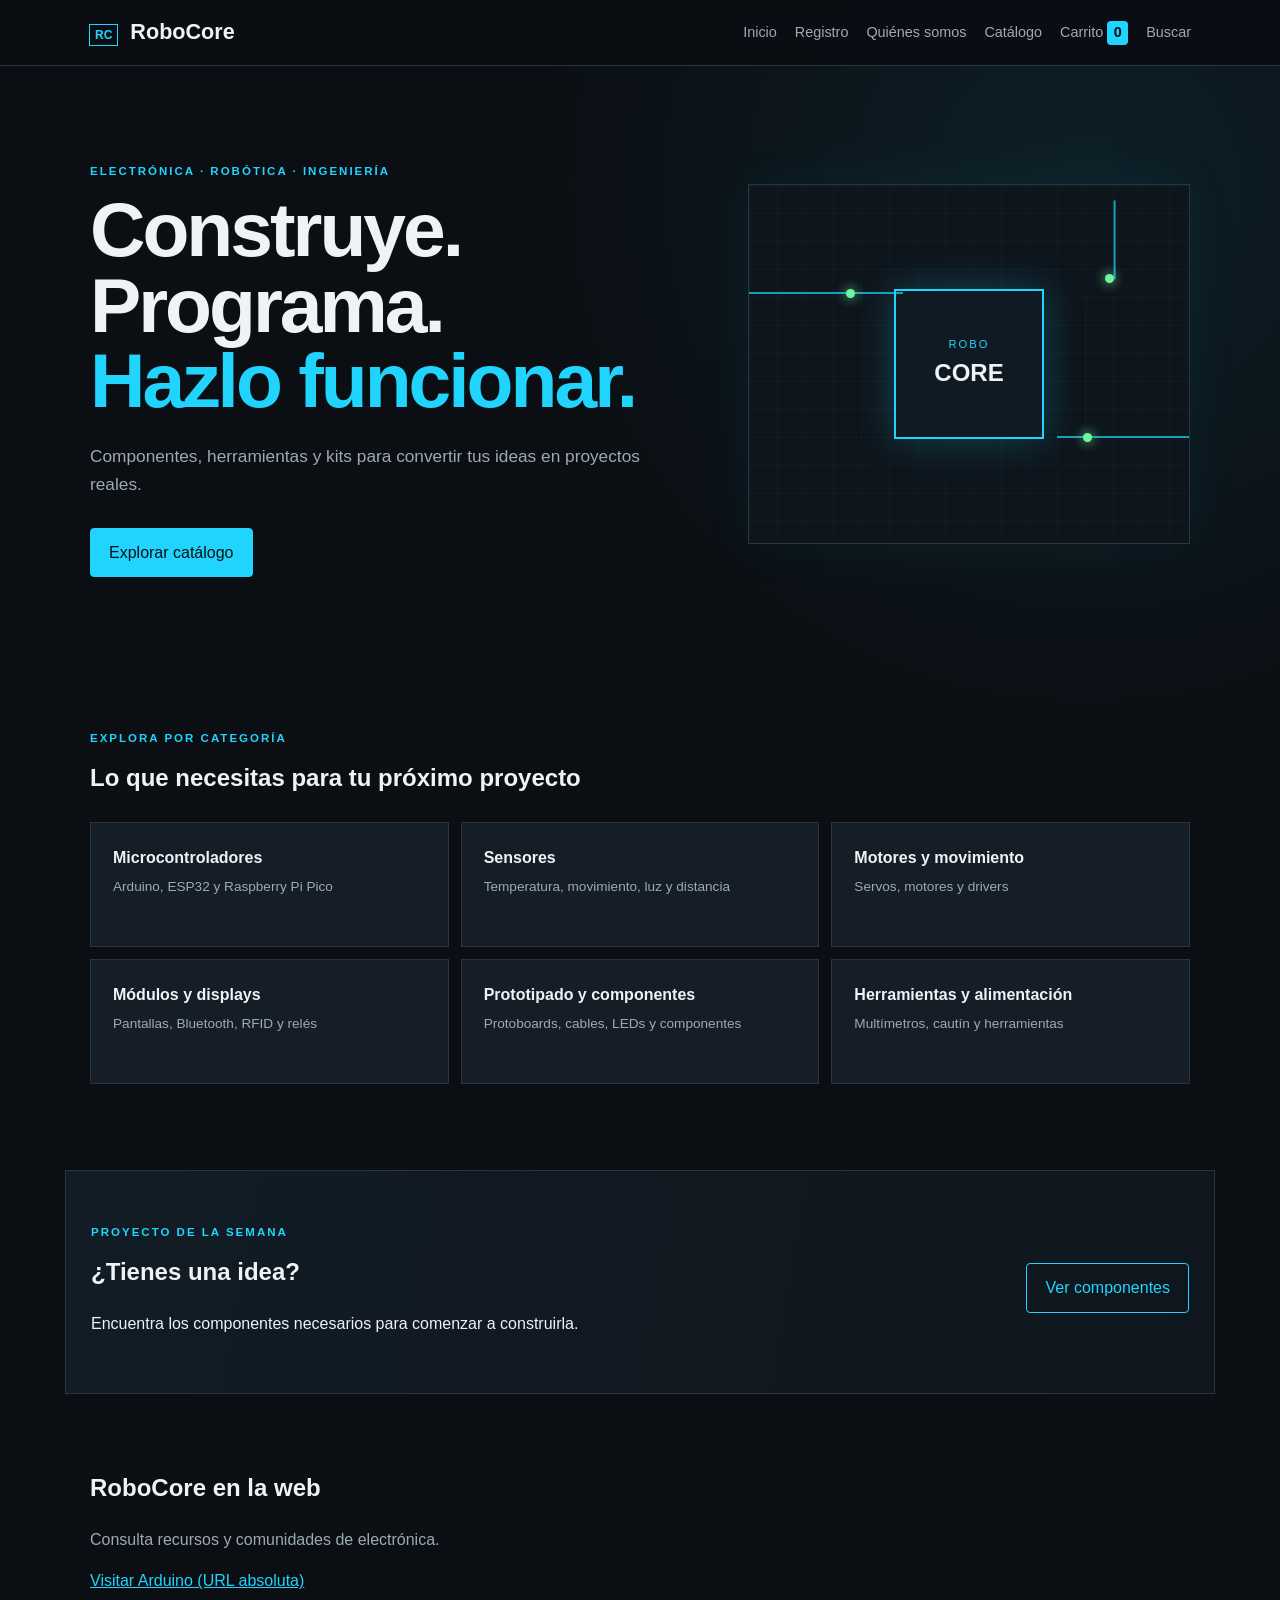
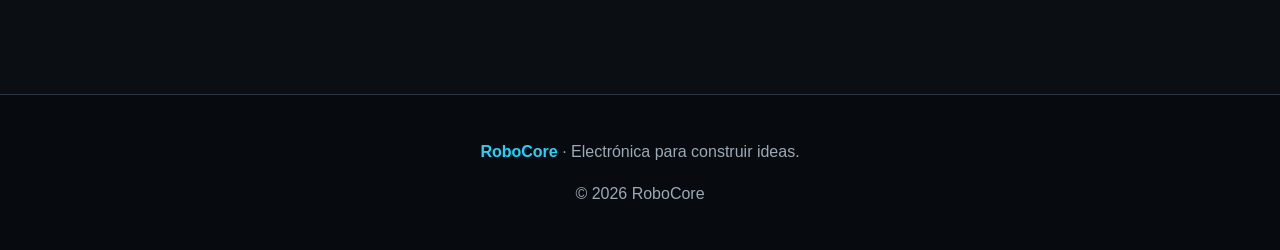
==== index.html @ 841d8d9d "mover index.html a raíz para pages" ====
<!DOCTYPE html>
<html lang="es">

<head>
    <meta charset="UTF-8">
    <meta name="viewport" content="width=device-width, initial-scale=1.0">
    <title>RoboCore | Inicio</title>
    <link rel="stylesheet" href="assets/styles.css">
</head>

<body>
    <header>
        <nav>
            <a class="logo" href="index.html"><span>RC</span> RoboCore</a>
            <ul>
                <li><a href="index.html">Inicio</a></li>
                <li><a href="web/registro.html">Registro</a></li>
                <li><a href="web/nosotros.html">Quiénes somos</a></li>
                <li><a href="web/catalogo.html">Catálogo</a></li>
                <li><a href="web/carrito.html">Carrito <span id="cart-count">0</span></a></li>
                <li><a href="web/busqueda.html">Buscar</a></li>
            </ul>
        </nav>
    </header>
    <main>
        <section class="hero">
            <div>
                <p class="eyebrow">ELECTRÓNICA · ROBÓTICA · INGENIERÍA</p>
                <h1>Construye.<br>Programa.<br><span>Hazlo funcionar.</span></h1>
                <p>Componentes, herramientas y kits para convertir tus ideas en proyectos reales.</p>
                <a class="btn" href="web/catalogo.html">Explorar catálogo</a>
            </div>
            <div class="circuit-card">
                <div class="chip"><span>ROBO</span><strong>CORE</strong></div>
                <div class="circuit-line line-a"></div>
                <div class="circuit-line line-b"></div>
                <div class="circuit-line line-c"></div>
                <div class="node node-a"></div>
                <div class="node node-b"></div>
                <div class="node node-c"></div>
            </div>
        </section>

        <section class="section">
            <p class="eyebrow">EXPLORA POR CATEGORÍA</p>
            <h2>Lo que necesitas para tu próximo proyecto</h2>
            <ul class="category-list">
                <li><a href="web/catalogo.html#microcontroladores"><strong>Microcontroladores</strong><span>Arduino, ESP32 y Raspberry Pi Pico</span></a></li>
                <li><a href="web/catalogo.html#sensores"><strong>Sensores</strong><span>Temperatura, movimiento, luz y distancia</span></a></li>
                <li><a href="web/catalogo.html#motores"><strong>Motores y movimiento</strong><span>Servos, motores y drivers</span></a></li>
                <li><a href="web/catalogo.html#modulos"><strong>Módulos y displays</strong><span>Pantallas, Bluetooth, RFID y relés</span></a></li>
                <li><a href="web/catalogo.html#prototipado"><strong>Prototipado y componentes</strong><span>Protoboards, cables, LEDs y componentes</span></a></li>
                <li><a href="web/catalogo.html#herramientas"><strong>Herramientas y alimentación</strong><span>Multímetros, cautín y herramientas</span></a></li>
            </ul>
        </section>

        <section class="section project-banner">
            <div>
                <p class="eyebrow">PROYECTO DE LA SEMANA</p>
                <h2>¿Tienes una idea?</h2>
                <p>Encuentra los componentes necesarios para comenzar a construirla.</p>
            </div>
            <a class="btn secondary" href="web/catalogo.html">Ver componentes</a>
        </section>

        <section class="section">
            <h2>RoboCore en la web</h2>
            <p>Consulta recursos y comunidades de electrónica.</p>
            <a class="external-link" href="https://www.arduino.cc/" target="_blank" rel="noopener">Visitar Arduino (URL absoluta)</a>
        </section>
    </main>
    <footer>
        <p><strong>RoboCore</strong> · Electrónica para construir ideas.</p>
        <p>&copy; 2026 RoboCore</p>
    </footer>
    <script src="web/script.js"></script>
</body>

</html>
---- assets/styles.css ----
* {
    box-sizing: border-box
}

:root {
    --bg: #0b0f14;
    --card: #151d26;
    --card2: #1a2530;
    --text: #edf3f7;
    --muted: #9caab5;
    --line: #293640;
    --cyan: #21d4fd;
    --green: #71f6a0
}

html {
    scroll-behavior: smooth
}

body {
    margin: 0;
    background: radial-gradient(circle at 85% 10%, rgba(33, 212, 253, .08), transparent 28%), var(--bg);
    color: var(--text);
    font-family: Arial, Helvetica, sans-serif;
    line-height: 1.6
}

header {
    background: rgba(11, 15, 20, .97);
    border-bottom: 1px solid var(--line);
    position: sticky;
    top: 0;
    z-index: 10
}

nav {
    max-width: 1150px;
    margin: auto;
    padding: 15px 24px;
    display: flex;
    align-items: center;
    justify-content: space-between;
    gap: 25px
}

.logo {
    color: var(--text);
    text-decoration: none;
    font-size: 1.35rem;
    font-weight: 800
}

.logo span {
    color: var(--cyan);
    border: 1px solid var(--cyan);
    padding: 3px 5px;
    margin-right: 6px;
    font-size: .75rem
}

nav ul {
    list-style: none;
    display: flex;
    flex-wrap: wrap;
    justify-content: center;
    gap: 18px;
    padding: 0;
    margin: 0
}

nav a:not(.logo) {
    color: var(--muted);
    text-decoration: none;
    font-size: .9rem
}

nav a:not(.logo):hover {
    color: var(--cyan)
}

#cart-count {
    display: inline-block;
    min-width: 21px;
    padding: 0 5px;
    border-radius: 4px;
    background: var(--cyan);
    color: #061018;
    text-align: center;
    font-weight: bold
}

.hero {
    max-width: 1150px;
    margin: auto;
    padding: 85px 25px 70px;
    display: grid;
    grid-template-columns: 1.15fr .85fr;
    gap: 60px;
    align-items: center
}

.eyebrow {
    color: var(--cyan);
    letter-spacing: 2px;
    font-size: .72rem;
    font-weight: bold
}

.equipo {
    margin-top: 40px;
    margin-bottom: 40px;
}

.hero h1 {
    font-size: clamp(2.8rem, 6vw, 5.2rem);
    line-height: .98;
    margin: 12px 0 25px;
    letter-spacing: -3px
}

.hero h1 span {
    color: var(--cyan)
}

.hero p:not(.eyebrow) {
    color: var(--muted);
    max-width: 580px;
    font-size: 1.08rem
}

.btn,
button {
    border: 1px solid var(--cyan);
    border-radius: 4px;
    padding: 11px 18px;
    background: var(--cyan);
    color: #061018;
    cursor: pointer;
    font-weight: 800;
    text-decoration: none;
    display: inline-block;
    font: inherit
}

.btn {
    margin-top: 12px
}

.btn:hover,
button:hover {
    background: var(--green);
    border-color: var(--green)
}

.btn.secondary {
    background: transparent;
    color: var(--cyan)
}

button:disabled {
    background: #3b444b;
    border-color: #3b444b;
    color: #87929a;
    cursor: not-allowed
}

.circuit-card {
    min-height: 360px;
    border: 1px solid var(--line);
    background: linear-gradient(rgba(33, 212, 253, .04) 1px, transparent 1px), linear-gradient(90deg, rgba(33, 212, 253, .04) 1px, transparent 1px), #0e151c;
    background-size: 28px 28px;
    position: relative;
    overflow: hidden;
    box-shadow: 0 0 50px rgba(33, 212, 253, .06)
}

.chip {
    position: absolute;
    width: 150px;
    height: 150px;
    left: 50%;
    top: 50%;
    transform: translate(-50%, -50%);
    display: grid;
    place-content: center;
    text-align: center;
    border: 2px solid var(--cyan);
    background: #101a22;
    box-shadow: 0 0 35px rgba(33, 212, 253, .25)
}

.chip span {
    color: var(--cyan);
    font-size: .7rem;
    letter-spacing: 2px
}

.chip strong {
    font-size: 1.5rem
}

.circuit-line {
    position: absolute;
    height: 2px;
    background: var(--cyan);
    opacity: .7
}

.line-a {
    width: 35%;
    top: 30%;
    left: 0
}

.line-b {
    width: 30%;
    top: 70%;
    right: 0
}

.line-c {
    width: 18%;
    top: 15%;
    right: 8%;
    transform: rotate(90deg)
}

.node {
    position: absolute;
    width: 9px;
    height: 9px;
    border-radius: 50%;
    background: var(--green);
    box-shadow: 0 0 12px var(--green)
}

.node-a {
    left: 22%;
    top: calc(30% - 3px)
}

.node-b {
    right: 22%;
    top: calc(70% - 3px)
}

.node-c {
    right: 17%;
    top: 25%
}

.section {
    max-width: 1150px;
    margin: 30px auto;
    padding: 40px 25px
}

.section h1 {
    font-size: 2.5rem;
    margin-top: 5px
}

.section h2 {
    margin-top: 5px
}

.section>p:not(.eyebrow),
.note {
    color: var(--muted)
}

.more-info {
    margin-top: 30px;
    padding: 25px;
    background: var(--card);
    border: 1px solid var(--line);
}

.more-info h2 {
    color: var(--cyan);
    margin-top: 5px;
}

.more-info p {
    color: var(--muted);
}

.hidden-info {
    display: none;
}

#ver-mas-btn {
    margin-top: 10px;
}

.equipo {
    margin-top: 40px;
    margin-bottom: 25px;
}

.category-list {
    list-style: none;
    padding: 0;
    margin-top: 25px;
    display: grid;
    grid-template-columns: repeat(3, 1fr);
    gap: 12px
}

.category-list li {
    border: 1px solid var(--line);
    background: var(--card);
    min-height: 125px;
    transition: .2s
}

.category-list li:hover {
    border-color: var(--cyan);
    transform: translateY(-3px)
}

.category-list a {
    display: block;
    height: 100%;
    padding: 22px;
    color: var(--text);
    text-decoration: none
}

.category-list strong,
.category-list span {
    display: block
}

.category-list span {
    color: var(--muted);
    font-size: .85rem;
    margin-top: 5px
}

.project-banner {
    border: 1px solid var(--line);
    background: linear-gradient(100deg, #111c25, #10161d);
    display: flex;
    justify-content: space-between;
    align-items: center;
    gap: 30px
}

.external-link {
    color: var(--cyan)
}

.narrow {
    max-width: 760px
}

form {
    display: grid;
    gap: 9px;
    margin-top: 25px
}

input {
    width: 100%;
    padding: 11px 12px;
    border: 1px solid var(--line);
    border-radius: 4px;
    background: #0c1319;
    color: var(--text);
    font: inherit
}

input:focus {
    outline: 1px solid var(--cyan)
}

.check {
    display: flex;
    align-items: center;
    gap: 8px;
    margin: 8px 0;
    color: var(--muted)
}

.check input {
    width: auto
}

.message {
    color: var(--cyan);
    font-weight: bold
}

table {
    width: 100%;
    border-collapse: collapse;
    margin: 25px 0;
    background: var(--card)
}

th,
td {
    border: 1px solid var(--line);
    padding: 13px;
    text-align: left
}

th {
    background: #1a2530;
    color: var(--cyan)
}

.products {
    display: grid;
    grid-template-columns: repeat(4, 1fr);
    gap: 15px;
    margin-top: 20px
}

.catalog-group {
    scroll-margin-top: 95px;
    margin-top: 55px
}

.catalog-group > h2 {
    color: var(--cyan);
    border-bottom: 1px solid var(--line);
    padding-bottom: 10px;
    margin-bottom: 0
}

.catalog-categories {
    display: flex;
    flex-wrap: wrap;
    gap: 8px;
    margin-top: 25px
}

.catalog-categories a {
    color: var(--cyan);
    text-decoration: none;
    border: 1px solid var(--line);
    background: var(--card);
    padding: 8px 12px;
    font-size: .85rem
}

.catalog-categories a:hover {
    border-color: var(--cyan)
}

.product {
    border: 1px solid var(--line);
    background: var(--card);
    padding: 15px;
    display: flex;
    flex-direction: column;
    transition: .2s
}

.product:hover {
    background: var(--card2);
    border-color: #40515d;
    transform: translateY(-3px)
}

.product h2 {
    font-size: 1.05rem;
    margin: 8px 0
}

.product p {
    color: var(--muted);
    font-size: .87rem
}

.product strong {
    color: var(--green);
    font-size: 1.15rem;
    margin: auto 0 14px
}

.product-image {
    height: 145px;
    background: #0d141b;
    border: 1px solid #26343e;
    overflow: hidden
}

.product-image img {
    width: 100%;
    height: 100%;
    object-fit: contain;
    display: block
}

.tag {
    display: inline-block;
    color: var(--cyan);
    font-size: .62rem;
    letter-spacing: 1px;
    margin-top: 12px
}

.cart-item {
    background: var(--card);
    border: 1px solid var(--line);
    padding: 18px;
    margin: 12px 0;
    display: flex;
    align-items: center;
    justify-content: space-between;
    gap: 20px
}

.cart-item h2 {
    margin: 3px 0;
    font-size: 1.05rem
}

.cart-item p {
    color: var(--muted);
    margin: 0
}

.quantity {
    width: 90px
}

.total-box {
    margin-top: 20px;
    padding: 20px;
    background: var(--cyan);
    color: #061018;
    display: flex;
    justify-content: space-between;
    font-weight: bold
}

.search-row {
    display: flex;
    gap: 10px
}

.results {
    margin-top: 25px;
    padding: 22px;
    min-height: 130px;
    background: var(--card);
    border: 1px solid var(--line)
}

.results h2 {
    color: var(--cyan)
}

.results ul {
    padding-left: 22px
}

.results li {
    margin: 8px 0
}

.search-category {
    color: var(--muted);
    font-size: .8rem
}

footer {
    margin-top: 60px;
    padding: 28px;
    text-align: center;
    background: #070a0e;
    border-top: 1px solid var(--line);
    color: var(--muted)
}

footer strong {
    color: var(--cyan)
}

@media(max-width:850px) {
    nav {
        flex-direction: column
    }

    .hero {
        grid-template-columns: 1fr;
        padding-top: 50px
    }

    .category-list,
    .products {
        grid-template-columns: repeat(2, 1fr)
    }
}

@media(max-width:520px) {
    .category-list,
    .products {
        grid-template-columns: 1fr
    }

    .project-banner,
    .search-row,
    .cart-item {
        flex-direction: column;
        align-items: stretch
    }

    .hero h1 {
        letter-spacing: -2px
    }
}
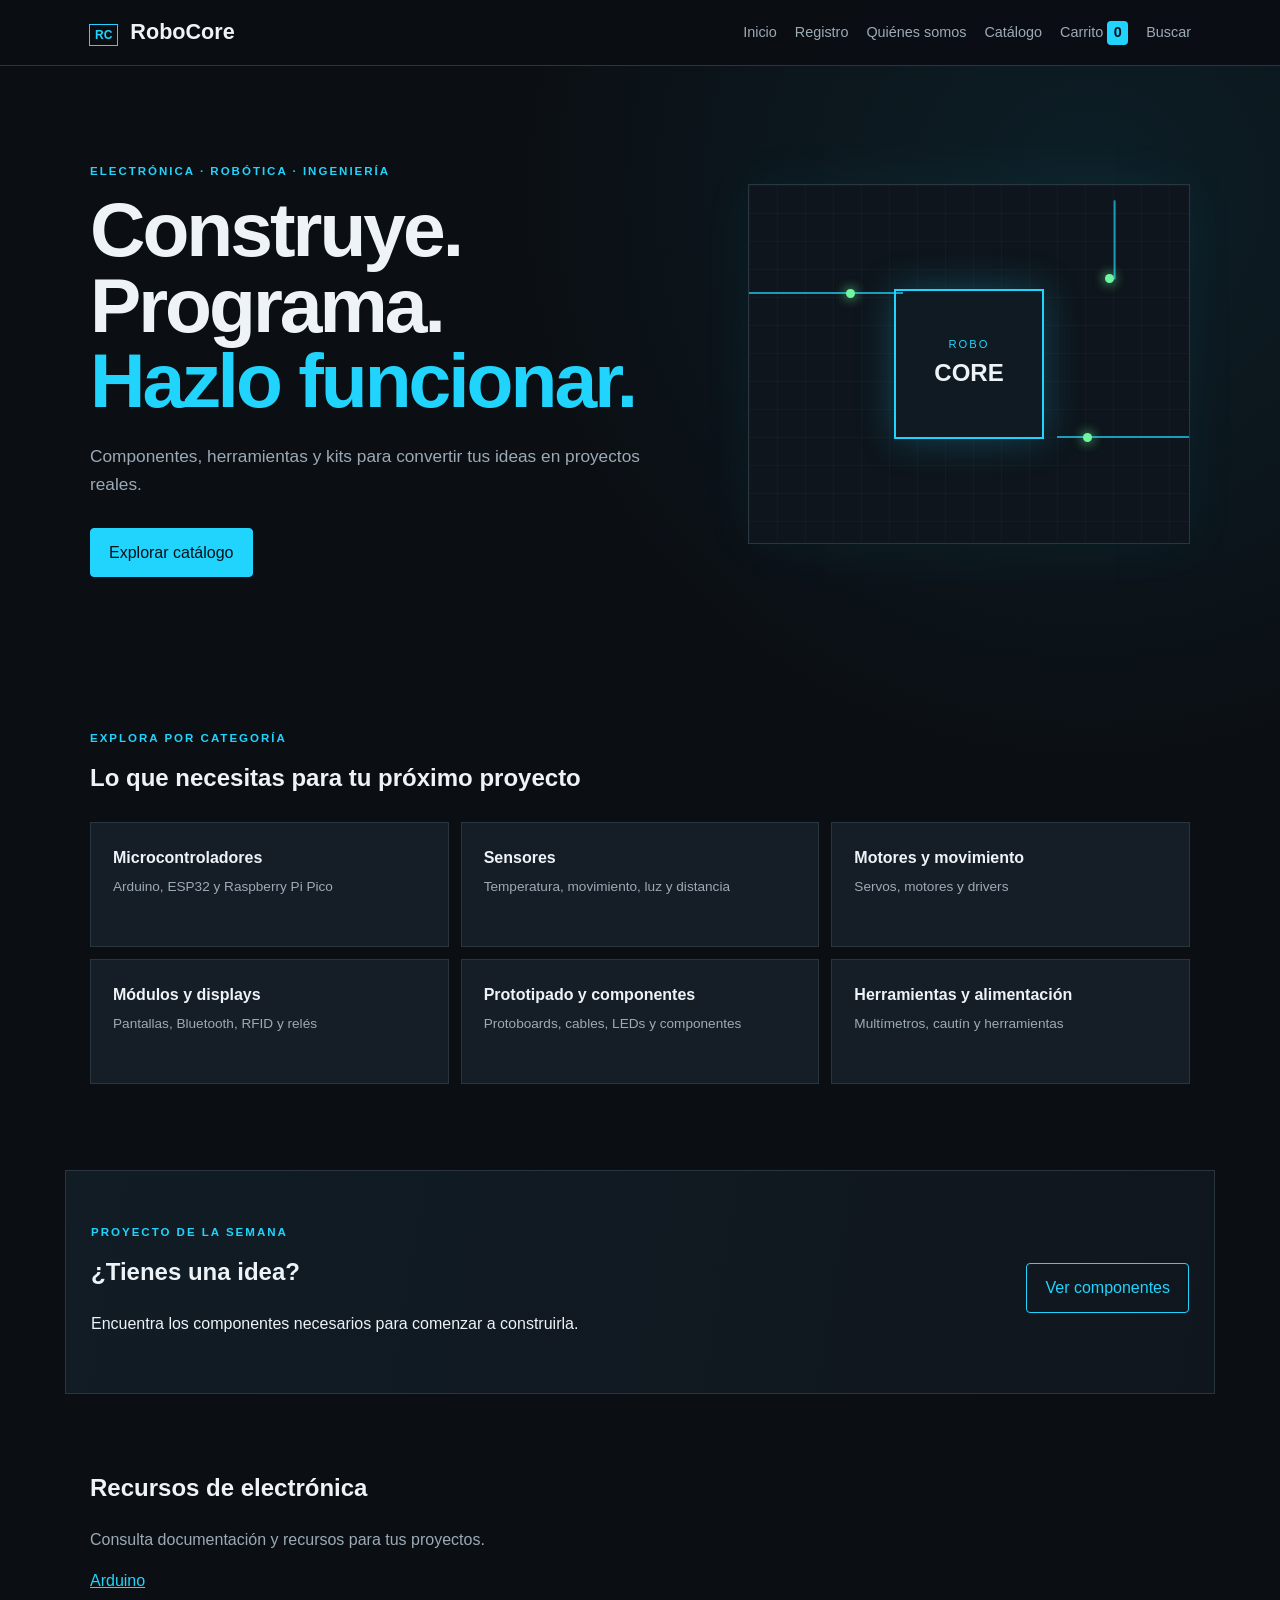
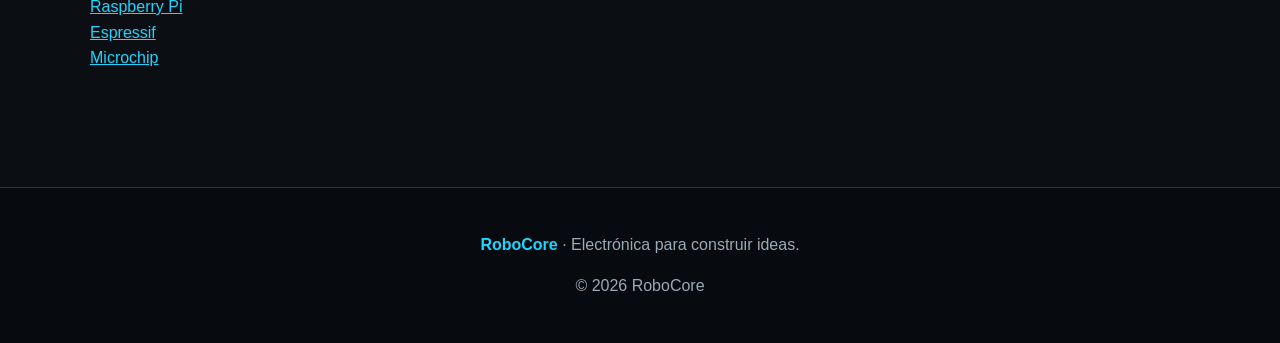
==== commit db3d993e: "Agregar más recursos de electrónica" ====
--- a/index.html
+++ b/index.html
@@ -64,9 +64,34 @@
         </section>
 
         <section class="section">
-            <h2>RoboCore en la web</h2>
-            <p>Consulta recursos y comunidades de electrónica.</p>
-            <a class="external-link" href="https://www.arduino.cc/" target="_blank" rel="noopener">Visitar Arduino (URL absoluta)</a>
+            <h2>Recursos de electrónica</h2>
+            <p>Consulta documentación y recursos para tus proyectos.</p>
+
+            <ul class="external-links">
+                <li>
+                    <a class="external-link" href="https://www.arduino.cc/" target="_blank" rel="noopener">
+                        Arduino
+                    </a>
+                </li>
+                    
+                <li>
+                    <a class="external-link" href="https://www.raspberrypi.com/" target="_blank" rel="noopener">
+                        Raspberry Pi
+                    </a>
+                </li>
+
+                <li>
+                    <a class="external-link" href="https://www.espressif.com/" target="_blank" rel="noopener">
+                        Espressif
+                    </a>
+                </li>
+
+                <li>
+                    <a class="external-link" href="https://www.microchip.com/" target="_blank" rel="noopener">
+                        Microchip
+                    </a>
+                </li>
+            </ul>
         </section>
     </main>
     <footer>
--- a/assets/styles.css
+++ b/assets/styles.css
@@ -581,6 +581,11 @@
     color: var(--cyan)
 }
 
+.external-links {
+    list-style: none;
+    padding: 0;
+}
+
 @media(max-width:850px) {
     nav {
         flex-direction: column
